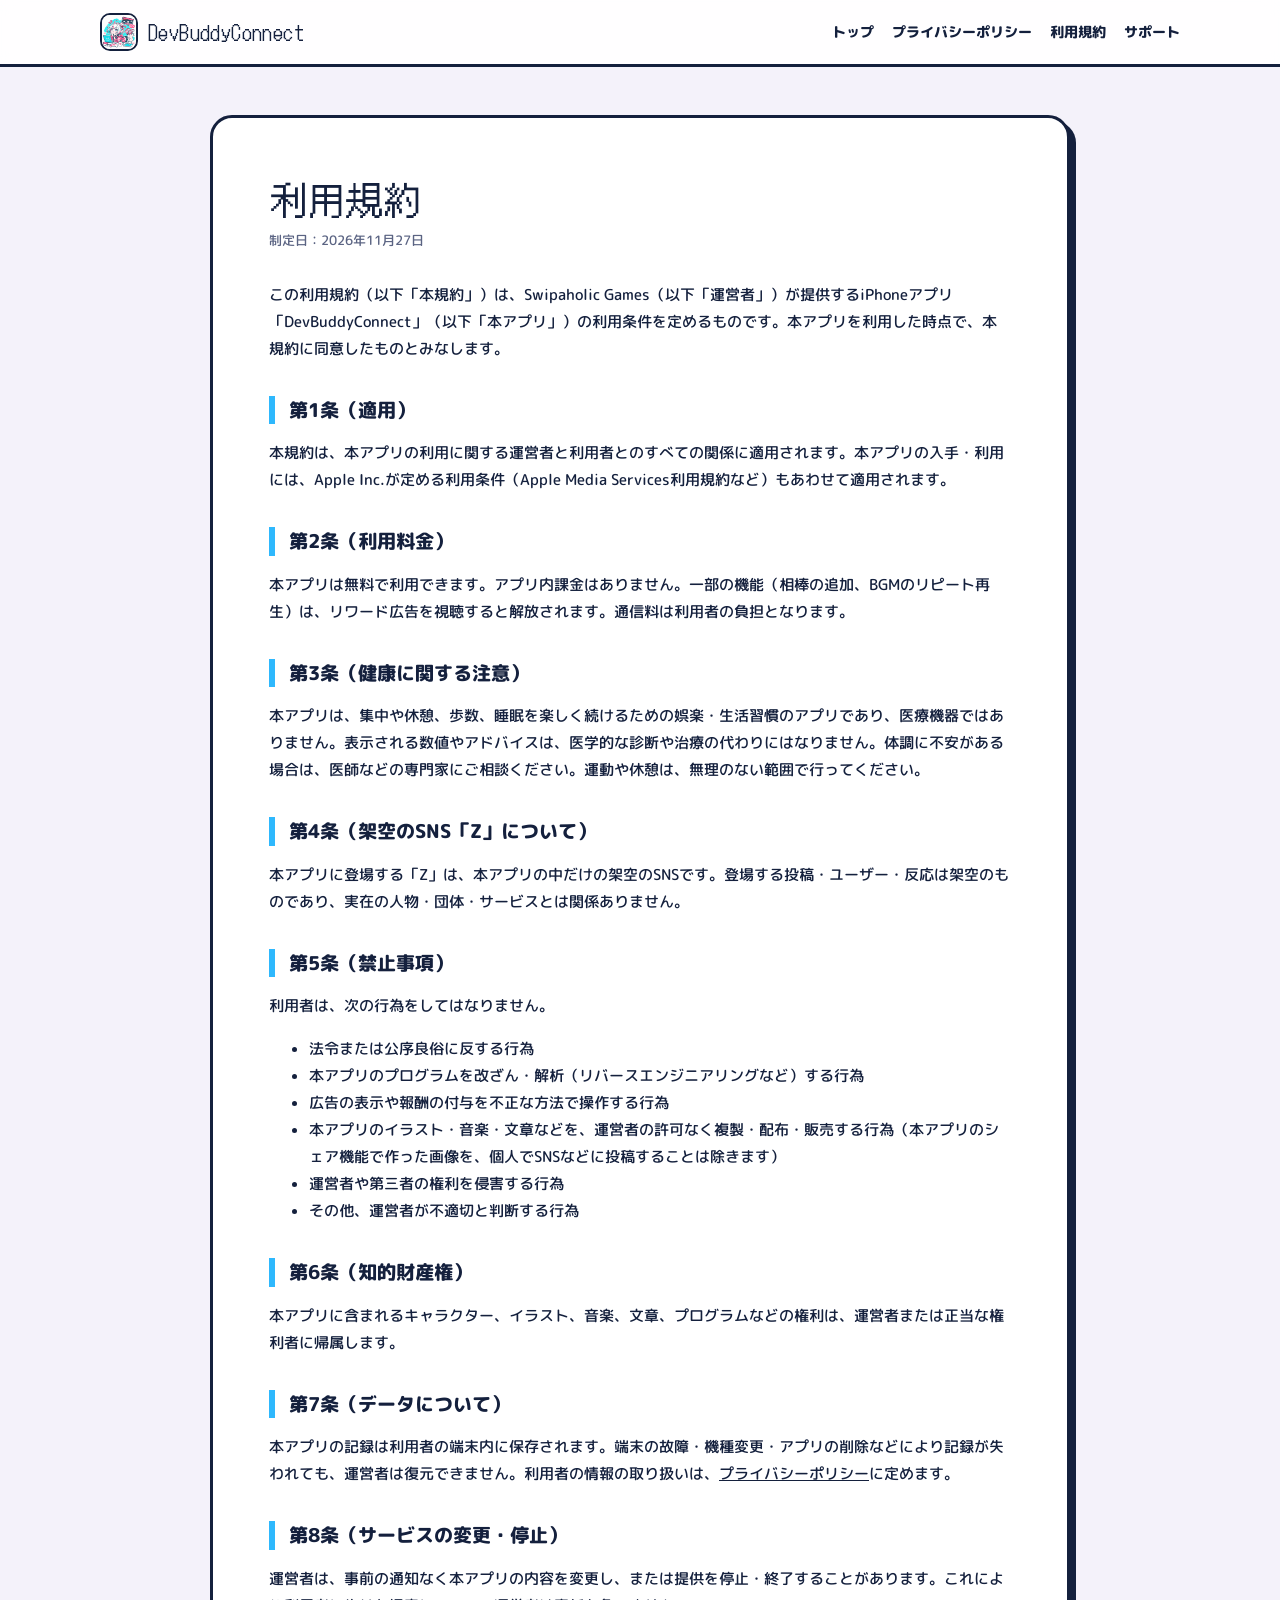
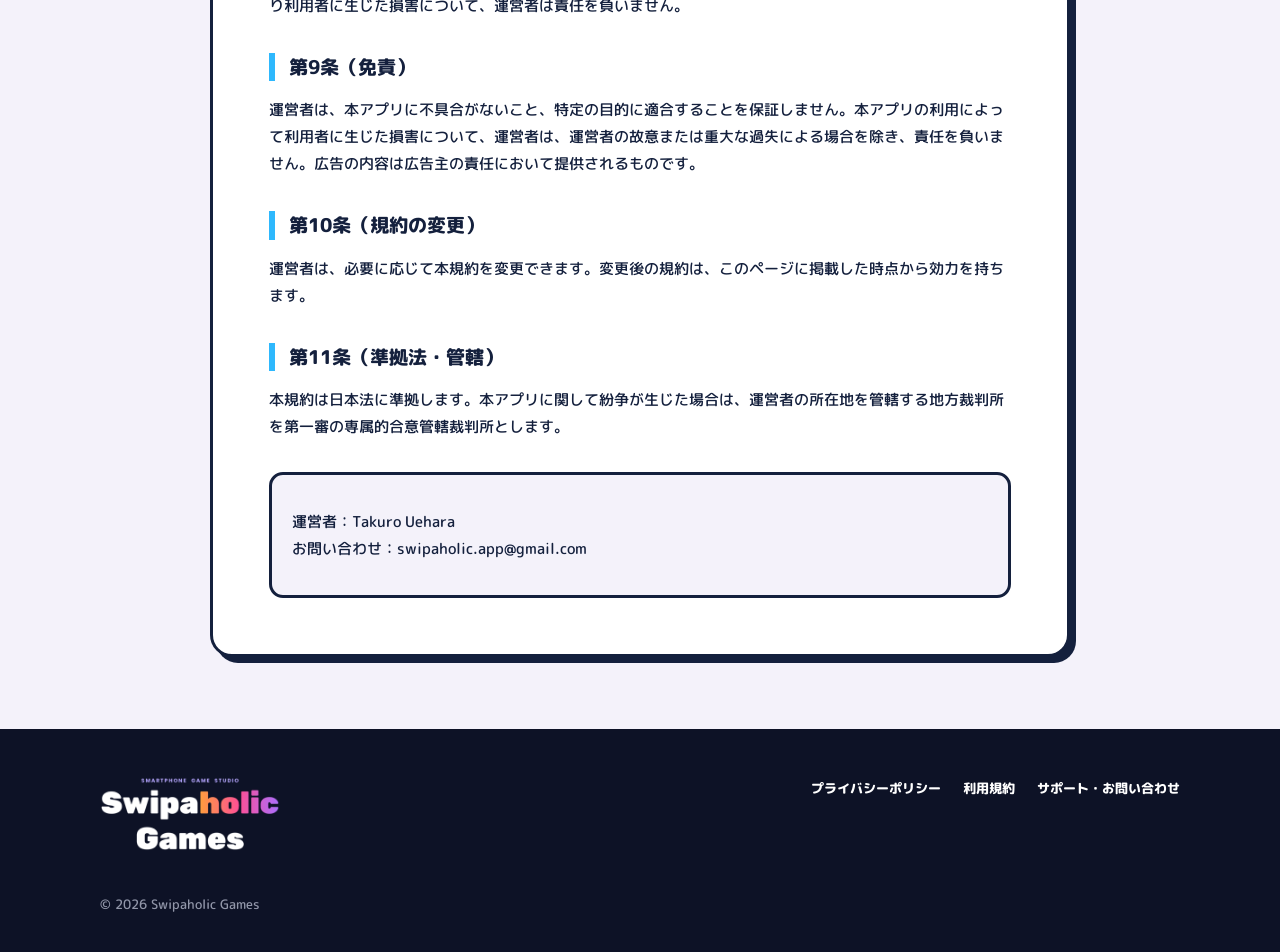
==== terms.html @ 7793f8c8 "Add files via upload" ====
<!DOCTYPE html>
<html lang="ja">
<head>
<meta charset="utf-8">
<meta name="viewport" content="width=device-width, initial-scale=1">
<title>利用規約｜DevBuddyConnect</title>
<meta name="robots" content="index,follow">
<link rel="icon" href="https://tttu732.github.io/devbuddyconnect/favicon.png">
<link rel="preconnect" href="https://fonts.googleapis.com">
<link rel="preconnect" href="https://fonts.gstatic.com" crossorigin>
<link href="https://fonts.googleapis.com/css2?family=DotGothic16&family=M+PLUS+Rounded+1c:wght@500;800&display=swap" rel="stylesheet">
<link rel="stylesheet" href="https://tttu732.github.io/devbuddyconnect/style.css">
</head>
<body>
<header class="site-header">
  <div class="wrap">
    <a class="brand" href="https://tttu732.github.io/devbuddyconnect/index.html"><img src="https://tttu732.github.io/devbuddyconnect/icon.png" alt="" width="256" height="256"><span>DevBuddyConnect</span></a>
    <nav class="nav"><a href="https://tttu732.github.io/devbuddyconnect/index.html">トップ</a><a href="https://tttu732.github.io/devbuddyconnect/privacy.html">プライバシーポリシー</a><a href="https://tttu732.github.io/devbuddyconnect/terms.html">利用規約</a><a href="https://tttu732.github.io/devbuddyconnect/support.html">サポート</a></nav>
  </div>
</header>
<main class="wrap">
<article class="doc">
<h1>利用規約</h1>
<p class="updated">制定日：2026年11月27日</p>
<p>この利用規約（以下「本規約」）は、Swipaholic Games（以下「運営者」）が提供するiPhoneアプリ「DevBuddyConnect」（以下「本アプリ」）の利用条件を定めるものです。本アプリを利用した時点で、本規約に同意したものとみなします。</p>

<h2>第1条（適用）</h2>
<p>本規約は、本アプリの利用に関する運営者と利用者とのすべての関係に適用されます。本アプリの入手・利用には、Apple Inc.が定める利用条件（Apple Media Services利用規約など）もあわせて適用されます。</p>

<h2>第2条（利用料金）</h2>
<p>本アプリは無料で利用できます。アプリ内課金はありません。一部の機能（相棒の追加、BGMのリピート再生）は、リワード広告を視聴すると解放されます。通信料は利用者の負担となります。</p>

<h2>第3条（健康に関する注意）</h2>
<p>本アプリは、集中や休憩、歩数、睡眠を楽しく続けるための娯楽・生活習慣のアプリであり、医療機器ではありません。表示される数値やアドバイスは、医学的な診断や治療の代わりにはなりません。体調に不安がある場合は、医師などの専門家にご相談ください。運動や休憩は、無理のない範囲で行ってください。</p>

<h2>第4条（架空のSNS「Z」について）</h2>
<p>本アプリに登場する「Z」は、本アプリの中だけの架空のSNSです。登場する投稿・ユーザー・反応は架空のものであり、実在の人物・団体・サービスとは関係ありません。</p>

<h2>第5条（禁止事項）</h2>
<p>利用者は、次の行為をしてはなりません。</p>
<ul>
<li>法令または公序良俗に反する行為</li>
<li>本アプリのプログラムを改ざん・解析（リバースエンジニアリングなど）する行為</li>
<li>広告の表示や報酬の付与を不正な方法で操作する行為</li>
<li>本アプリのイラスト・音楽・文章などを、運営者の許可なく複製・配布・販売する行為（本アプリのシェア機能で作った画像を、個人でSNSなどに投稿することは除きます）</li>
<li>運営者や第三者の権利を侵害する行為</li>
<li>その他、運営者が不適切と判断する行為</li>
</ul>

<h2>第6条（知的財産権）</h2>
<p>本アプリに含まれるキャラクター、イラスト、音楽、文章、プログラムなどの権利は、運営者または正当な権利者に帰属します。</p>

<h2>第7条（データについて）</h2>
<p>本アプリの記録は利用者の端末内に保存されます。端末の故障・機種変更・アプリの削除などにより記録が失われても、運営者は復元できません。利用者の情報の取り扱いは、<a href="https://tttu732.github.io/devbuddyconnect/privacy.html">プライバシーポリシー</a>に定めます。</p>

<h2>第8条（サービスの変更・停止）</h2>
<p>運営者は、事前の通知なく本アプリの内容を変更し、または提供を停止・終了することがあります。これにより利用者に生じた損害について、運営者は責任を負いません。</p>

<h2>第9条（免責）</h2>
<p>運営者は、本アプリに不具合がないこと、特定の目的に適合することを保証しません。本アプリの利用によって利用者に生じた損害について、運営者は、運営者の故意または重大な過失による場合を除き、責任を負いません。広告の内容は広告主の責任において提供されるものです。</p>

<h2>第10条（規約の変更）</h2>
<p>運営者は、必要に応じて本規約を変更できます。変更後の規約は、このページに掲載した時点から効力を持ちます。</p>

<h2>第11条（準拠法・管轄）</h2>
<p>本規約は日本法に準拠します。本アプリに関して紛争が生じた場合は、運営者の所在地を管轄する地方裁判所を第一審の専属的合意管轄裁判所とします。</p>

<div class="contact" style="margin-top:32px">
<p>運営者：Takuro Uehara<br>
お問い合わせ：swipaholic.app@gmail.com</p>
</div>
</article>
</main>
<footer class="site-footer">
  <div class="wrap">
    <img src="https://tttu732.github.io/devbuddyconnect/swipaholic.webp" alt="Swipaholic Games" width="400" height="164" class="studio-logo">
    <nav><a href="https://tttu732.github.io/devbuddyconnect/privacy.html">プライバシーポリシー</a><a href="https://tttu732.github.io/devbuddyconnect/terms.html">利用規約</a><a href="https://tttu732.github.io/devbuddyconnect/support.html">サポート・お問い合わせ</a></nav>
    <div class="copy">© 2026 Swipaholic Games</div>
  </div>
</footer>
</body>
</html>
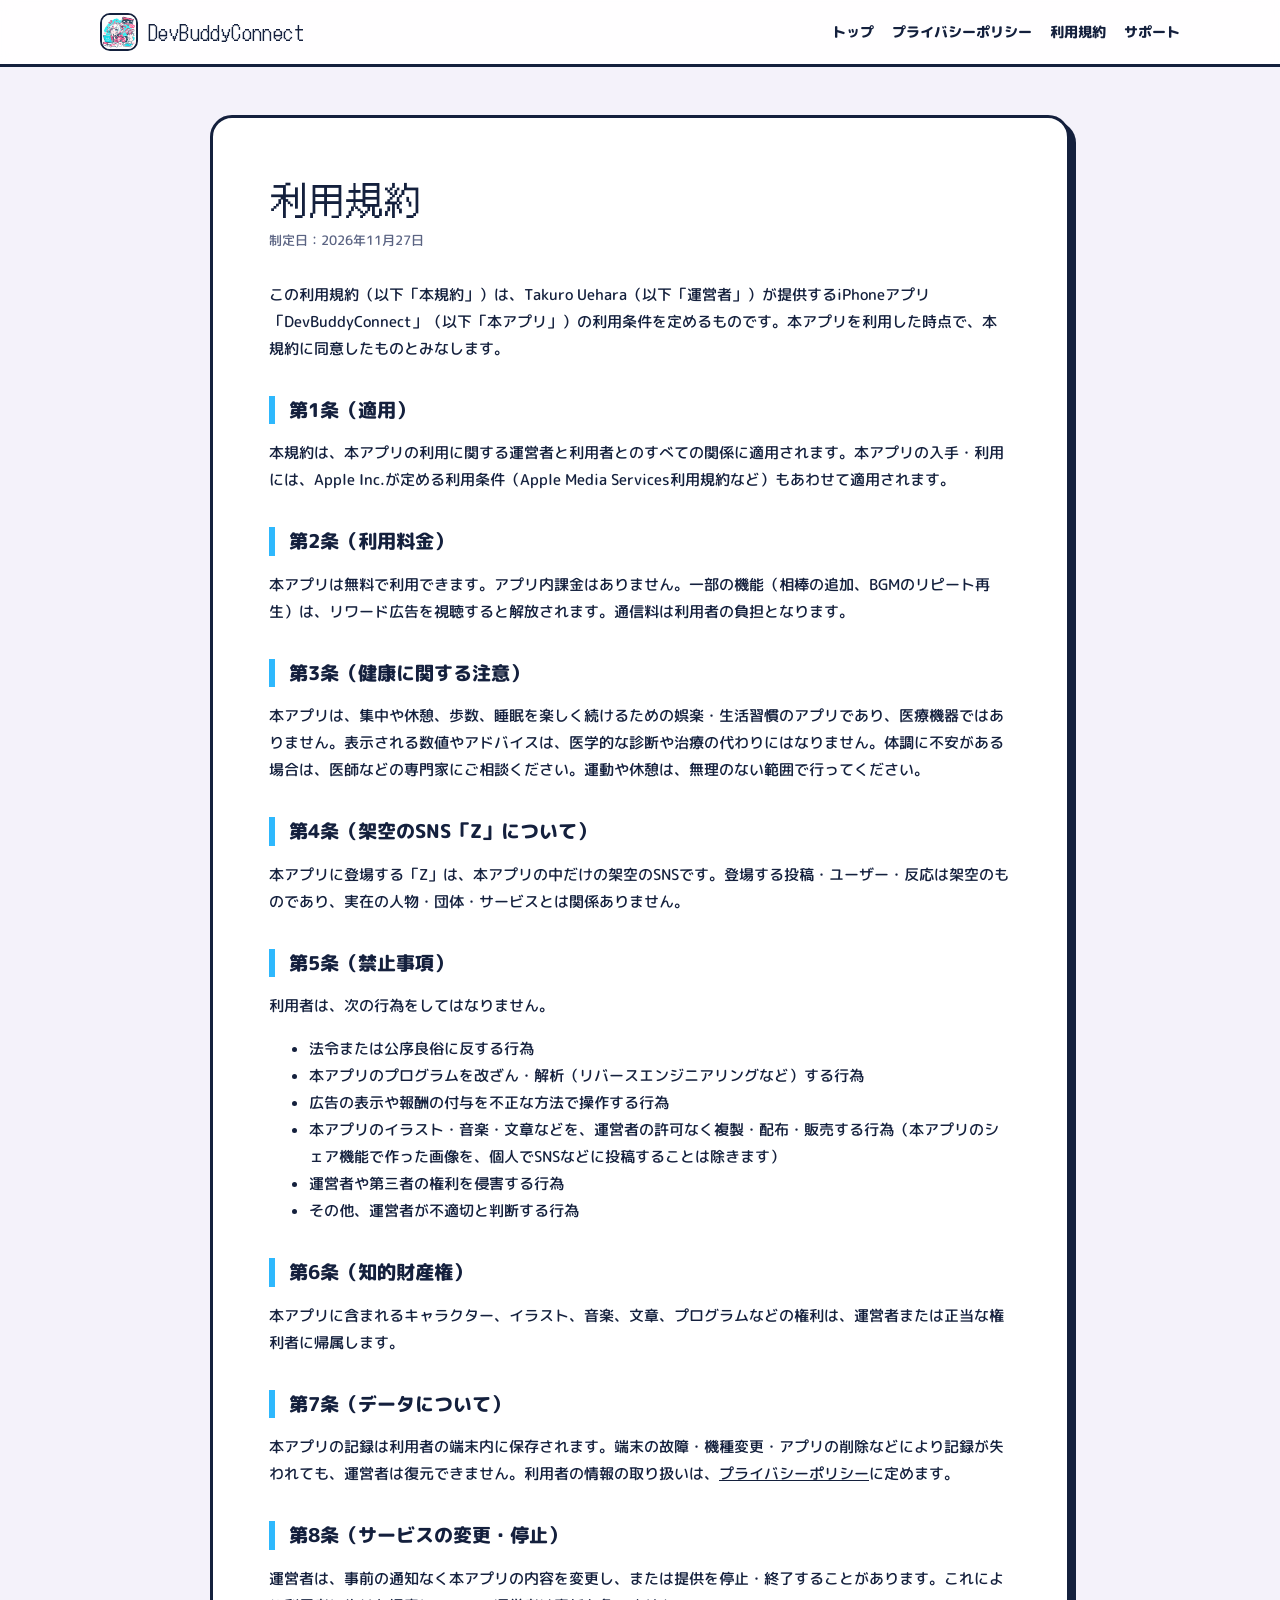
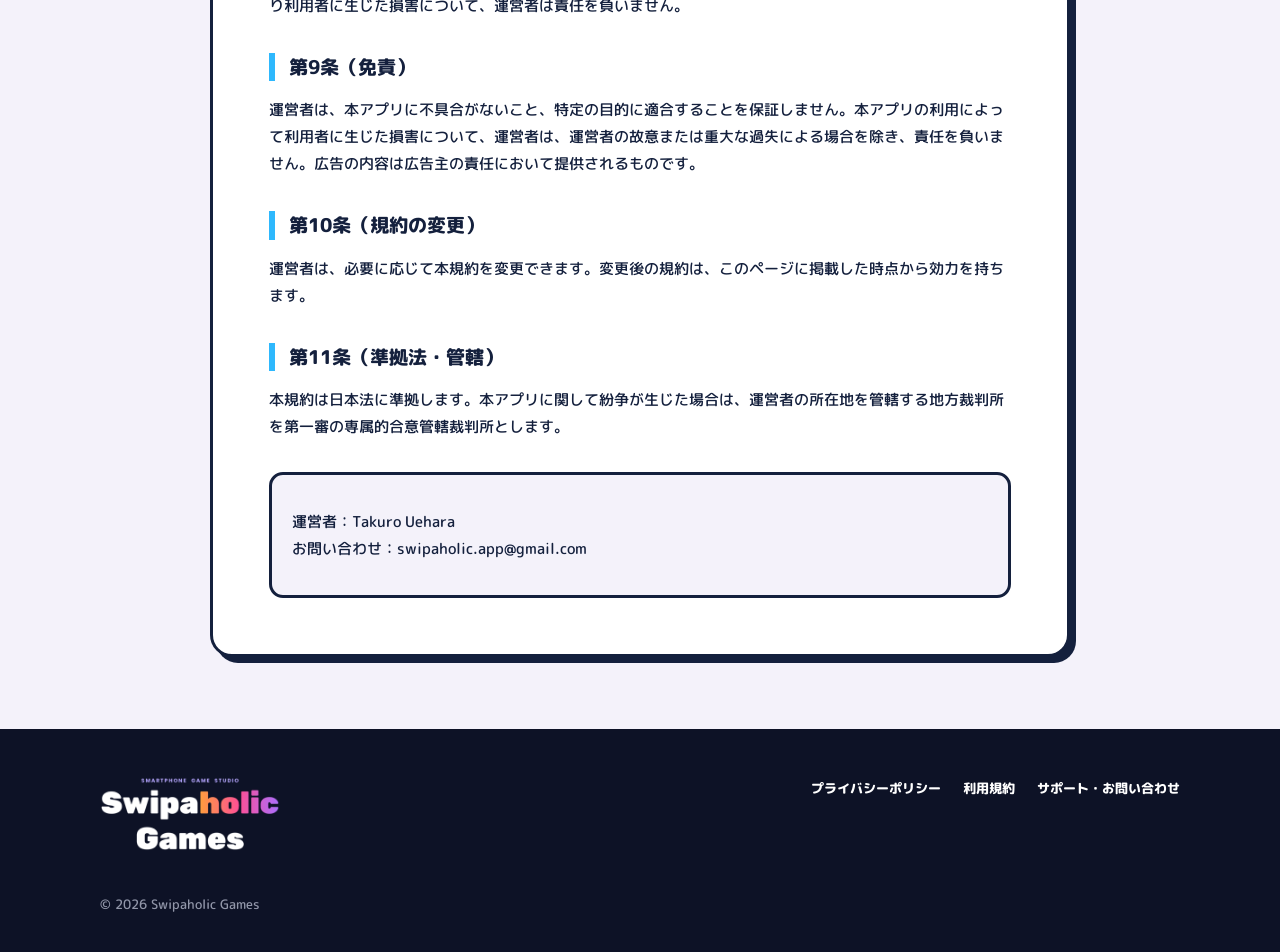
==== commit ec452da9: "Update operator name in terms and conditions" ====
--- a/terms.html
+++ b/terms.html
@@ -22,7 +22,7 @@
 <article class="doc">
 <h1>利用規約</h1>
 <p class="updated">制定日：2026年11月27日</p>
-<p>この利用規約（以下「本規約」）は、Swipaholic Games（以下「運営者」）が提供するiPhoneアプリ「DevBuddyConnect」（以下「本アプリ」）の利用条件を定めるものです。本アプリを利用した時点で、本規約に同意したものとみなします。</p>
+<p>この利用規約（以下「本規約」）は、Takuro Uehara（以下「運営者」）が提供するiPhoneアプリ「DevBuddyConnect」（以下「本アプリ」）の利用条件を定めるものです。本アプリを利用した時点で、本規約に同意したものとみなします。</p>
 
 <h2>第1条（適用）</h2>
 <p>本規約は、本アプリの利用に関する運営者と利用者とのすべての関係に適用されます。本アプリの入手・利用には、Apple Inc.が定める利用条件（Apple Media Services利用規約など）もあわせて適用されます。</p>
